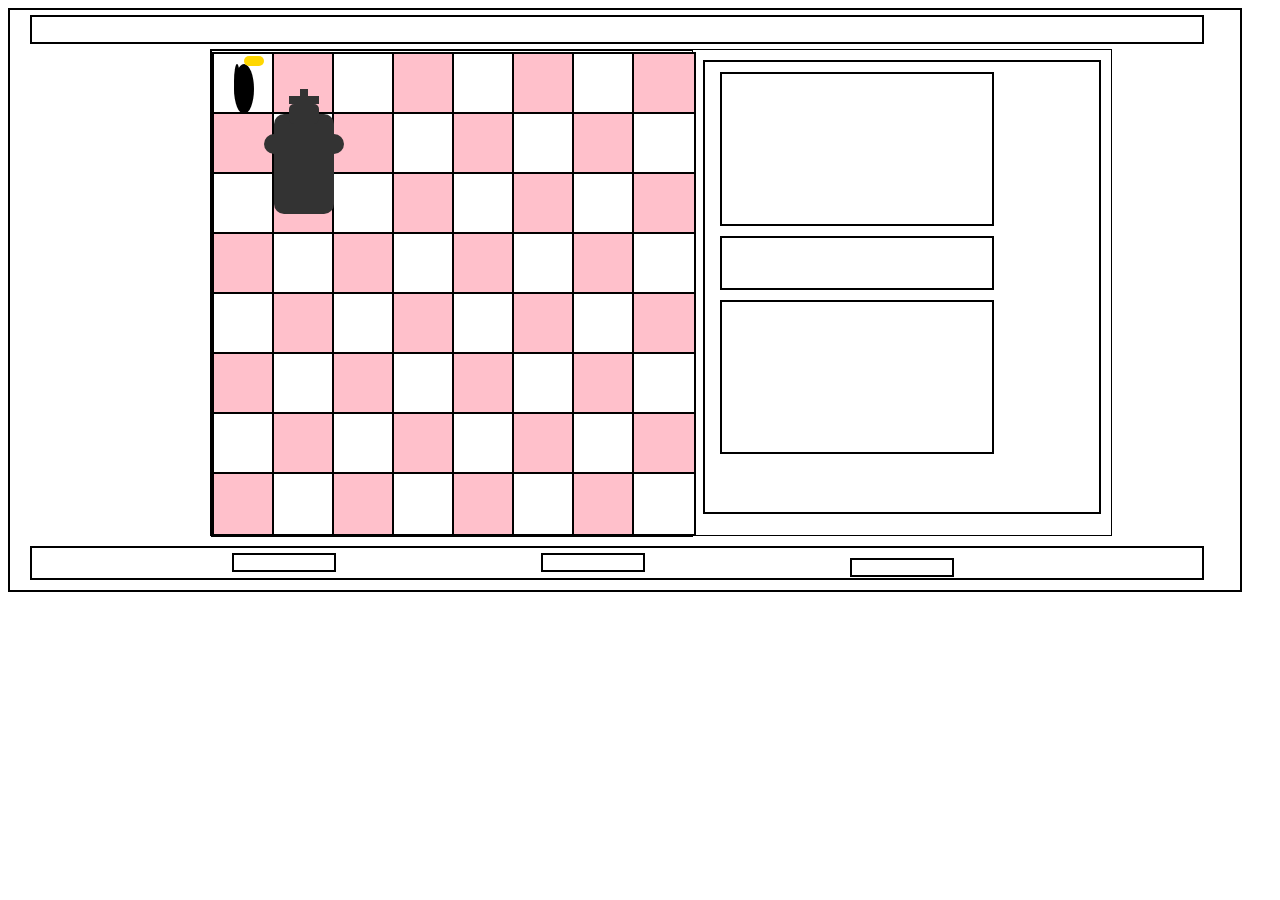
==== chessGame.html @ 43dfd12a "Chess Game" ====
<!DOCTYPE html>
<html lang="en">
<head>
    <meta charset="UTF-8">
    <meta name="viewport" content="width=device-width, initial-scale=1.0">
    <title>chess Game</title>
    <link rel="stylesheet" href="styles.css">
</head>
<body>
    <div class = "pointToWin"></div>
    <div class = "mainChessGame">
        <div class ="mainChessBox">
            <div class="chessBox">
               <!-- Dòng 1 -->
                <div class="square_white">
                    <div class="king">
                        <div class="king-crown"></div>
                        <div class="king-body"></div>
                      </div>
                      
                </div>
                <div class="square_pink">
                    <div class="chess-piece">
                        <div class="body"></div>
                        <div class="base"></div>
                        <div class="crown"></div>
                        <div class="cross-vertical"></div>
                        <div class="cross-horizontal"></div>
                    </div>
                </div>
                <div class="square_white"></div>
                <div class="square_pink"></div>
                <div class="square_white"></div>
                <div class="square_pink"></div>
                <div class="square_white"></div>
                <div class="square_pink"></div>

                <!-- Dòng 2 -->
                <div class="square_pink"></div>
                <div class="square_white"></div>
                <div class="square_pink"></div>
                <div class="square_white"></div>
                <div class="square_pink"></div>
                <div class="square_white"></div>
                <div class="square_pink"></div>
                <div class="square_white"></div>

                <!-- Dòng 3 -->
                <div class="square_white"></div>
                <div class="square_pink"></div>
                <div class="square_white"></div>
                <div class="square_pink"></div>
                <div class="square_white"></div>
                <div class="square_pink"></div>
                <div class="square_white"></div>
                <div class="square_pink"></div>

                <!-- Dòng 4 -->
                <div class="square_pink"></div>
                <div class="square_white"></div>
                <div class="square_pink"></div>
                <div class="square_white"></div>
                <div class="square_pink"></div>
                <div class="square_white"></div>
                <div class="square_pink"></div>
                <div class="square_white"></div>

                <!-- Dòng 5 -->
                <div class="square_white"></div>
                <div class="square_pink"></div>
                <div class="square_white"></div>
                <div class="square_pink"></div>
                <div class="square_white"></div>
                <div class="square_pink"></div>
                <div class="square_white"></div>
                <div class="square_pink"></div>

                <!-- Dòng 6 -->
                <div class="square_pink"></div>
                <div class="square_white"></div>
                <div class="square_pink"></div>
                <div class="square_white"></div>
                <div class="square_pink"></div>
                <div class="square_white"></div>
                <div class="square_pink"></div>
                <div class="square_white"></div>

                <!-- Dòng 7 -->
                <div class="square_white"></div>
                <div class="square_pink"></div>
                <div class="square_white"></div>
                <div class="square_pink"></div>
                <div class="square_white"></div>
                <div class="square_pink"></div>
                <div class="square_white"></div>
                <div class="square_pink"></div>

                <!-- Dòng 8 -->
                <div class="square_pink"></div>
                <div class="square_white"></div>
                <div class="square_pink"></div>
                <div class="square_white"></div>
                <div class="square_pink"></div>
                <div class="square_white"></div>
                <div class="square_pink"></div>
                <div class="square_white"></div>
        </div>

        </div>
        <div class="mainPlayer">
            <div class="character">
                <div class="character_name"></div>
                <div class="character_age"></div>
                <div class="character_customColors"></div>
            </div>
            <div class="time"></div>
            <div class="character">
                <div class="character_name"></div>
                <div class="character_age"></div>
                <div class="character_customColors"></div>
            </div>

        </div>
    </div>
    <div class = "setting_control">
        <div class="play"></div>
        <div class="pause"></div>
        <div class="undo"></div>
    </div>
</body>
</html>
---- styles.css ----
body{
    width: 1230px;
    height: 580px;
    border: 2px solid black;
}
.pointToWin{
    width: 1170px;
    height: 25px;
    margin: 5px;
    margin-left: 20px;
    border: 2px solid  black;
}
.mainChessGame{
    display: flex;
    width: 900px;
    height: 485px;
    margin: 5px;
    margin-left: 200px;
    border: 1px solid  black;
}
.setting_control{
    display: flex;
    width: 1170px;
    height: 30px;
    margin: 10px;
    margin-left: 20px;
    border: 2px solid  black;
}
.chessBox {
    display: grid;
    grid-template-columns: repeat(8, 60px);
    grid-template-rows: repeat(8, 60px);  
    width: 480px;
    height: 485px;
    margin: 0px;
    margin-left: 0px;
    border: 1px solid black;
}
.mainPlayer{
    display: block;
    width: 400px;
    height: 450px;
    margin: 10px;
    margin-left: 10px;
    border: 2px solid  black;
}
.play{
    width: 100px;
    height: 15px;
    margin: 5px;
    margin-left: 200px;
    border: 2px solid  black;
}
.pause{
    width: 100px;
    height: 15px;
    margin: 5px;
    margin-left: 200px;
    border: 2px solid  black;
}
.undo{
    width: 100px;
    height: 15px;
    margin: 10px;
    margin-left: 200px;
    border: 2px solid  black;
}
.character{
    width: 270px;
    height: 150px;
    margin: 10px;
    margin-left: 15px;
    border: 2px solid  black;
}
.time{
    width: 270px;
    height: 50px;
    margin: 10px;
    margin-left: 15px;
    border: 2px solid  black;
}
.square_white{
    background-color: white;
    display: flex;
    width: 60px;
    height: 60px;
    border: 2px solid black;
    margin: 0.5px;
    margin-left: 0px;
}
.square_pink{
    background-color: pink;
    display: flex;
    width: 60px;
    height: 60px;
    border: 2px solid black;
    margin: 0.5px;
    margin-left: 0px;
}
.king {
    position: relative;
    width: 20px;
    height: 50px;
    background-color: black;
    border-radius: 50%;
    margin: 10px auto;
  }
  
  .king-crown {
    position: absolute;
    top: -8px;
    left: 10px;
    width: 20px;
    height: 10px;
    background-color: gold;
    border-radius: 5px;
  }
  
  .king-body {
    width: 30%;
    height: 70%;
    background-color: black;
    border-radius: 50%;
  }
  .chess-piece {
    width: 20px;
    height: 50px;
    margin: 50px auto;
    position: relative;
    background-color: #333; /* Màu đen cho quân cờ */
    border-radius: 10px 10px 20px 20px; /* Bo tròn các góc dưới */
}

/* Phần thân quân cờ */
.chess-piece .body {
    width: 60px;
    height: 100px;
    position: absolute;
    left: 50%;
    top: 20%;
    transform: translateX(-50%);
    background-color: #333;
    border-radius: 10px;
}

/* Phần chân quân cờ */
.chess-piece .base {
    width: 80px;
    height: 20px;
    position: absolute;
    left: 50%;
    bottom: 0;
    transform: translateX(-50%);
    background-color: #333;
    border-radius: 10px;
}

/* Phần tháp trên quân cờ */
.chess-piece .crown {
    width: 30px;
    height: 20px;
    position: absolute;
    left: 50%;
    top: 0;
    transform: translateX(-50%);
    background-color: #333;
    border-radius: 5px;
}

/* Thập tự trên quân cờ */
.chess-piece .cross-vertical {
    width: 8px;
    height: 40px;
    background-color: #333;
    position: absolute;
    left: 50%;
    top: -15px;
    transform: translateX(-50%);
}

.chess-piece .cross-horizontal {
    width: 30px;
    height: 8px;
    background-color: #333;
    position: absolute;
    top: -8px;
    left: 50%;
    transform: translateX(-50%);
}
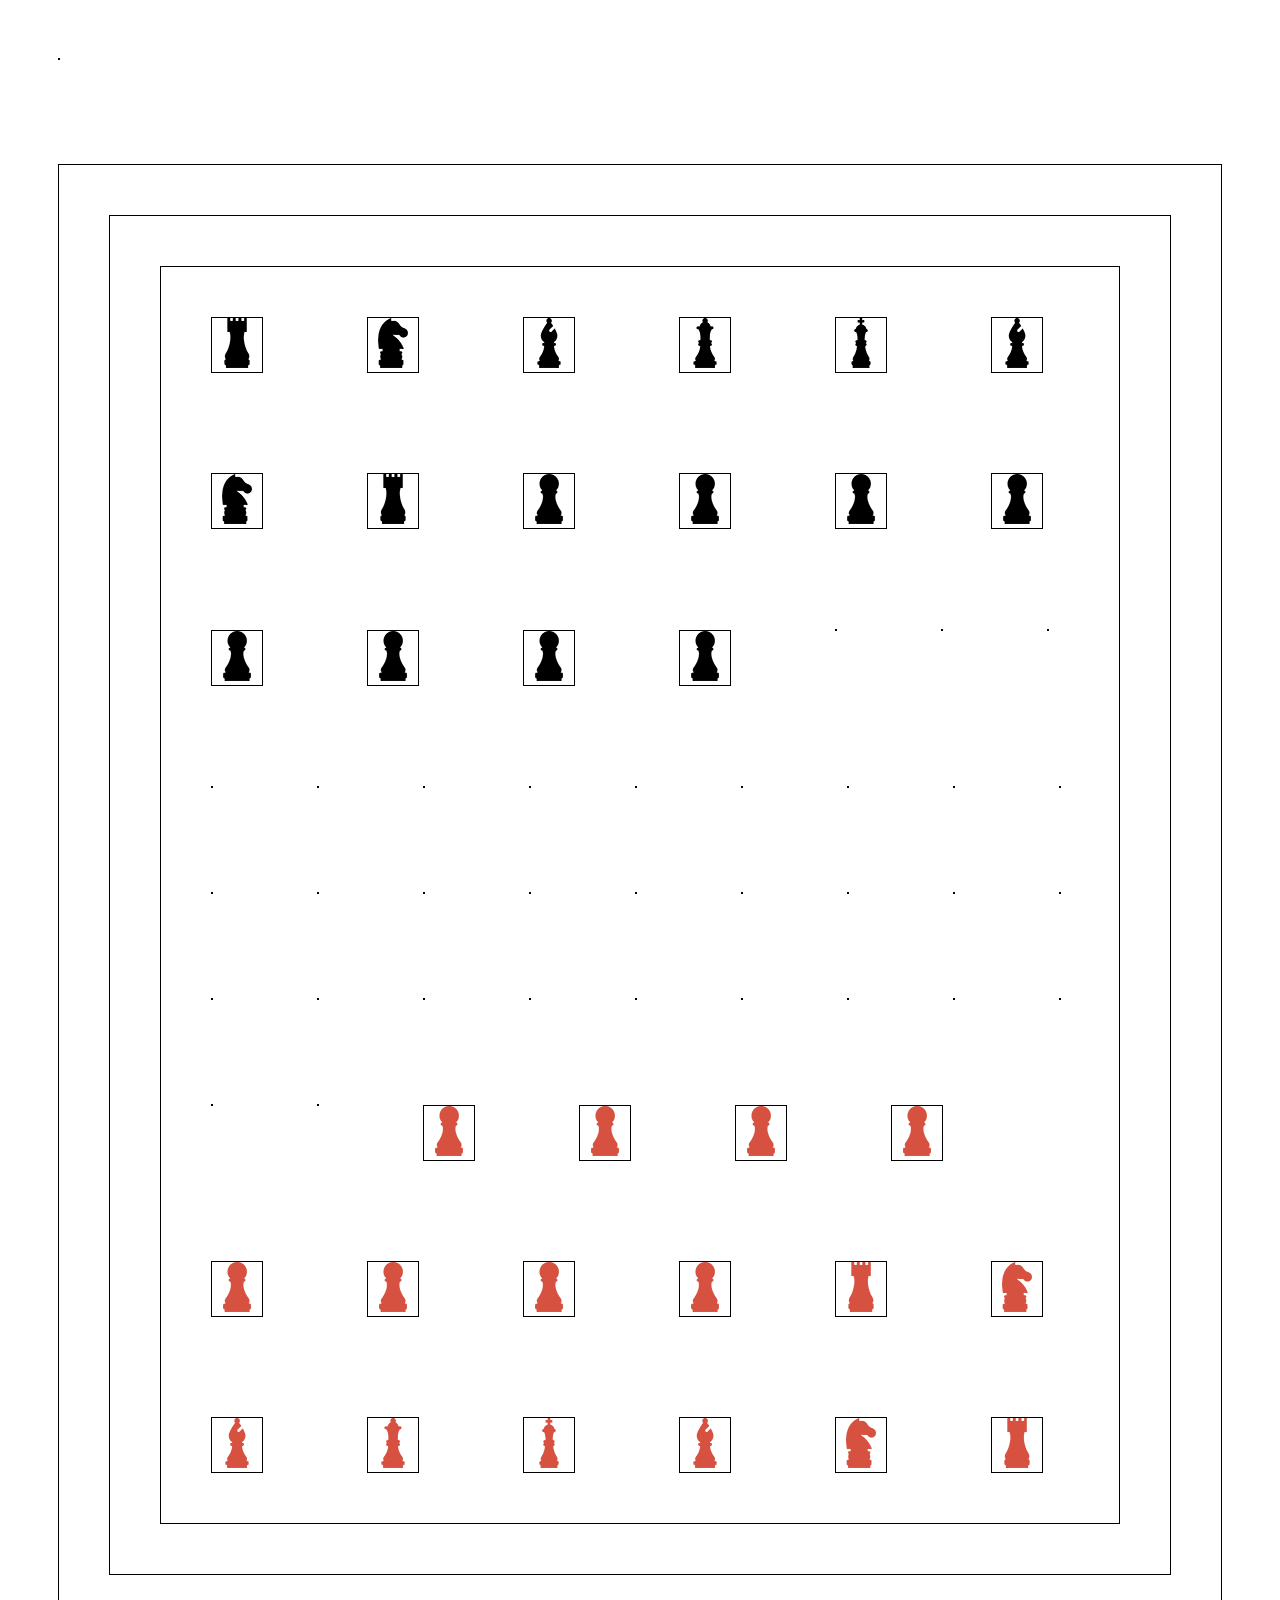
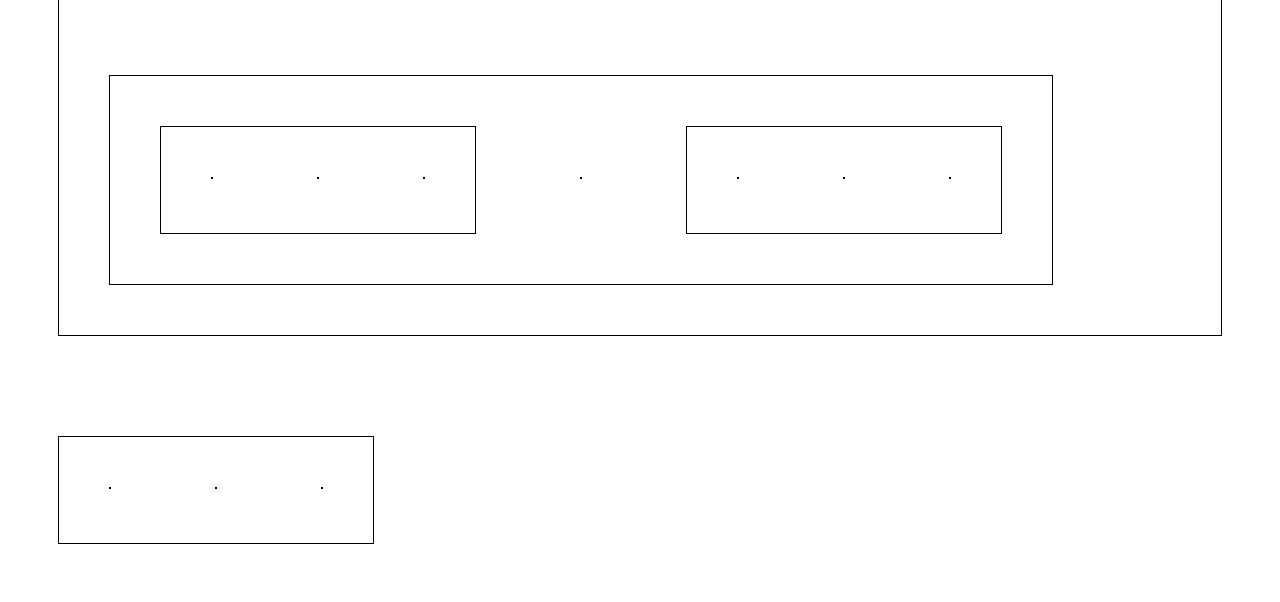
==== commit e1cc529e: "chess game" ====
--- a/chessGame.html
+++ b/chessGame.html
@@ -12,38 +12,24 @@
         <div class ="mainChessBox">
             <div class="chessBox">
                <!-- Dòng 1 -->
-                <div class="square_white">
-                    <div class="king">
-                        <div class="king-crown"></div>
-                        <div class="king-body"></div>
-                      </div>
-                      
-                </div>
-                <div class="square_pink">
-                    <div class="chess-piece">
-                        <div class="body"></div>
-                        <div class="base"></div>
-                        <div class="crown"></div>
-                        <div class="cross-vertical"></div>
-                        <div class="cross-horizontal"></div>
-                    </div>
-                </div>
-                <div class="square_white"></div>
-                <div class="square_pink"></div>
-                <div class="square_white"></div>
-                <div class="square_pink"></div>
-                <div class="square_white"></div>
-                <div class="square_pink"></div>
+                <div class="square_white"><img src="./img/Xe_Den.png" alt=""></div>
+                <div class="square_pink"><img src="./img/Ma_Den.png"></div>
+                <div class="square_white"><img src="./img/Tuong_Den.png" alt=""></div>
+                <div class="square_pink"><img src="./img/Hau_Den.png" alt=""></div>
+                <div class="square_white"><img src="./img/Vua_Den.png" alt=""></div>
+                <div class="square_pink"><img src="./img/Tuong_Den.png" alt=""></div>
+                <div class="square_white"><img src="./img/Ma_Den.png" alt=""></div>
+                <div class="square_pink"><img src="./img/Xe_Den.png" alt=""></div>
 
                 <!-- Dòng 2 -->
-                <div class="square_pink"></div>
-                <div class="square_white"></div>
-                <div class="square_pink"></div>
-                <div class="square_white"></div>
-                <div class="square_pink"></div>
-                <div class="square_white"></div>
-                <div class="square_pink"></div>
-                <div class="square_white"></div>
+                <div class="square_pink"><img src="./img/Tot_Den.png" alt=""></div>
+                <div class="square_white"><img src="./img/Tot_Den.png" alt=""></div>
+                <div class="square_pink"><img src="./img/Tot_Den.png" alt=""></div>
+                <div class="square_white"><img src="./img/Tot_Den.png" alt=""></div>
+                <div class="square_pink"><img src="./img/Tot_Den.png" alt=""></div>
+                <div class="square_white"><img src="./img/Tot_Den.png" alt=""></div>
+                <div class="square_pink"><img src="./img/Tot_Den.png" alt=""></div>
+                <div class="square_white"><img src="./img/Tot_Den.png" alt=""></div>
 
                 <!-- Dòng 3 -->
                 <div class="square_white"></div>
@@ -86,24 +72,24 @@
                 <div class="square_white"></div>
 
                 <!-- Dòng 7 -->
-                <div class="square_white"></div>
-                <div class="square_pink"></div>
-                <div class="square_white"></div>
-                <div class="square_pink"></div>
-                <div class="square_white"></div>
-                <div class="square_pink"></div>
-                <div class="square_white"></div>
-                <div class="square_pink"></div>
+                <div class="square_white"><img src="./img/Tot_Do.png" alt=""></div>
+                <div class="square_pink"><img src="./img/Tot_Do.png" alt=""></div>
+                <div class="square_white"><img src="./img/Tot_Do.png" alt=""></div>
+                <div class="square_pink"><img src="./img/Tot_Do.png" alt=""></div>
+                <div class="square_white"><img src="./img/Tot_Do.png" alt=""></div>
+                <div class="square_pink"><img src="./img/Tot_Do.png" alt=""></div>
+                <div class="square_white"><img src="./img/Tot_Do.png" alt=""></div>
+                <div class="square_pink"><img src="./img/Tot_Do.png" alt=""></div>
 
                 <!-- Dòng 8 -->
-                <div class="square_pink"></div>
-                <div class="square_white"></div>
-                <div class="square_pink"></div>
-                <div class="square_white"></div>
-                <div class="square_pink"></div>
-                <div class="square_white"></div>
-                <div class="square_pink"></div>
-                <div class="square_white"></div>
+                <div class="square_pink"><img src="./img/Xe_Do.png" alt=""></div>
+                <div class="square_white"><img src="./img/Ma_Do.png" alt=""></div>
+                <div class="square_pink"><img src="./img/Tuong_Do.png" alt=""></div>
+                <div class="square_white"><img src="./img/Hau_Do.png" alt=""></div>
+                <div class="square_pink"><img src="./img/Vua_Do.png" alt=""></div>
+                <div class="square_white"><img src="./img/Tuong_Do.png" alt=""></div>
+                <div class="square_pink"><img src="./img/Ma_Do.png" alt=""></div>
+                <div class="square_white"><img src="./img/Xe_Do.png" alt=""></div>
         </div>
 
         </div>
--- a/styles.css
+++ b/styles.css
@@ -1,190 +1,25 @@
-body{
-    width: 1230px;
-    height: 580px;
-    border: 2px solid black;
-}
-.pointToWin{
-    width: 1170px;
-    height: 25px;
-    margin: 5px;
-    margin-left: 20px;
-    border: 2px solid  black;
-}
-.mainChessGame{
-    display: flex;
-    width: 900px;
-    height: 485px;
-    margin: 5px;
-    margin-left: 200px;
-    border: 1px solid  black;
-}
-.setting_control{
-    display: flex;
-    width: 1170px;
-    height: 30px;
-    margin: 10px;
-    margin-left: 20px;
-    border: 2px solid  black;
-}
-.chessBox {
-    display: grid;
-    grid-template-columns: repeat(8, 60px);
-    grid-template-rows: repeat(8, 60px);  
-    width: 480px;
-    height: 485px;
-    margin: 0px;
-    margin-left: 0px;
+div{
+    display: inline-block;
+    margin: 50px;
     border: 1px solid black;
 }
-.mainPlayer{
-    display: block;
-    width: 400px;
-    height: 450px;
-    margin: 10px;
-    margin-left: 10px;
-    border: 2px solid  black;
-}
-.play{
-    width: 100px;
-    height: 15px;
-    margin: 5px;
-    margin-left: 200px;
-    border: 2px solid  black;
-}
-.pause{
-    width: 100px;
-    height: 15px;
-    margin: 5px;
-    margin-left: 200px;
-    border: 2px solid  black;
-}
-.undo{
-    width: 100px;
-    height: 15px;
-    margin: 10px;
-    margin-left: 200px;
-    border: 2px solid  black;
-}
-.character{
-    width: 270px;
-    height: 150px;
-    margin: 10px;
-    margin-left: 15px;
-    border: 2px solid  black;
-}
-.time{
-    width: 270px;
-    height: 50px;
-    margin: 10px;
-    margin-left: 15px;
-    border: 2px solid  black;
-}
-.square_white{
-    background-color: white;
-    display: flex;
-    width: 60px;
-    height: 60px;
-    border: 2px solid black;
-    margin: 0.5px;
-    margin-left: 0px;
-}
-.square_pink{
-    background-color: pink;
-    display: flex;
-    width: 60px;
-    height: 60px;
-    border: 2px solid black;
-    margin: 0.5px;
-    margin-left: 0px;
-}
-.king {
-    position: relative;
-    width: 20px;
-    height: 50px;
-    background-color: black;
-    border-radius: 50%;
-    margin: 10px auto;
-  }
-  
-  .king-crown {
-    position: absolute;
-    top: -8px;
-    left: 10px;
-    width: 20px;
-    height: 10px;
-    background-color: gold;
-    border-radius: 5px;
-  }
-  
-  .king-body {
-    width: 30%;
-    height: 70%;
-    background-color: black;
-    border-radius: 50%;
-  }
-  .chess-piece {
-    width: 20px;
-    height: 50px;
-    margin: 50px auto;
-    position: relative;
-    background-color: #333; /* Màu đen cho quân cờ */
-    border-radius: 10px 10px 20px 20px; /* Bo tròn các góc dưới */
+
+.top{
+    width: 90%;
 }
 
-/* Phần thân quân cờ */
-.chess-piece .body {
-    width: 60px;
-    height: 100px;
-    position: absolute;
-    left: 50%;
-    top: 20%;
-    transform: translateX(-50%);
-    background-color: #333;
-    border-radius: 10px;
+.top__card{
+    width: 20%;
 }
 
-/* Phần chân quân cờ */
-.chess-piece .base {
-    width: 80px;
-    height: 20px;
-    position: absolute;
-    left: 50%;
-    bottom: 0;
-    transform: translateX(-50%);
-    background-color: #333;
-    border-radius: 10px;
+.column{
+    width: 35%;
 }
 
-/* Phần tháp trên quân cờ */
-.chess-piece .crown {
-    width: 30px;
-    height: 20px;
-    position: absolute;
-    left: 50%;
-    top: 0;
-    transform: translateX(-50%);
-    background-color: #333;
-    border-radius: 5px;
+.column__card{
+    width: 65%;
 }
 
-/* Thập tự trên quân cờ */
-.chess-piece .cross-vertical {
-    width: 8px;
-    height: 40px;
-    background-color: #333;
-    position: absolute;
-    left: 50%;
-    top: -15px;
-    transform: translateX(-50%);
-}
-
-.chess-piece .cross-horizontal {
-    width: 30px;
-    height: 8px;
-    background-color: #333;
-    position: absolute;
-    top: -8px;
-    left: 50%;
-    transform: translateX(-50%);
-}
-  +.bottom{
+    width: 90%;
+}
